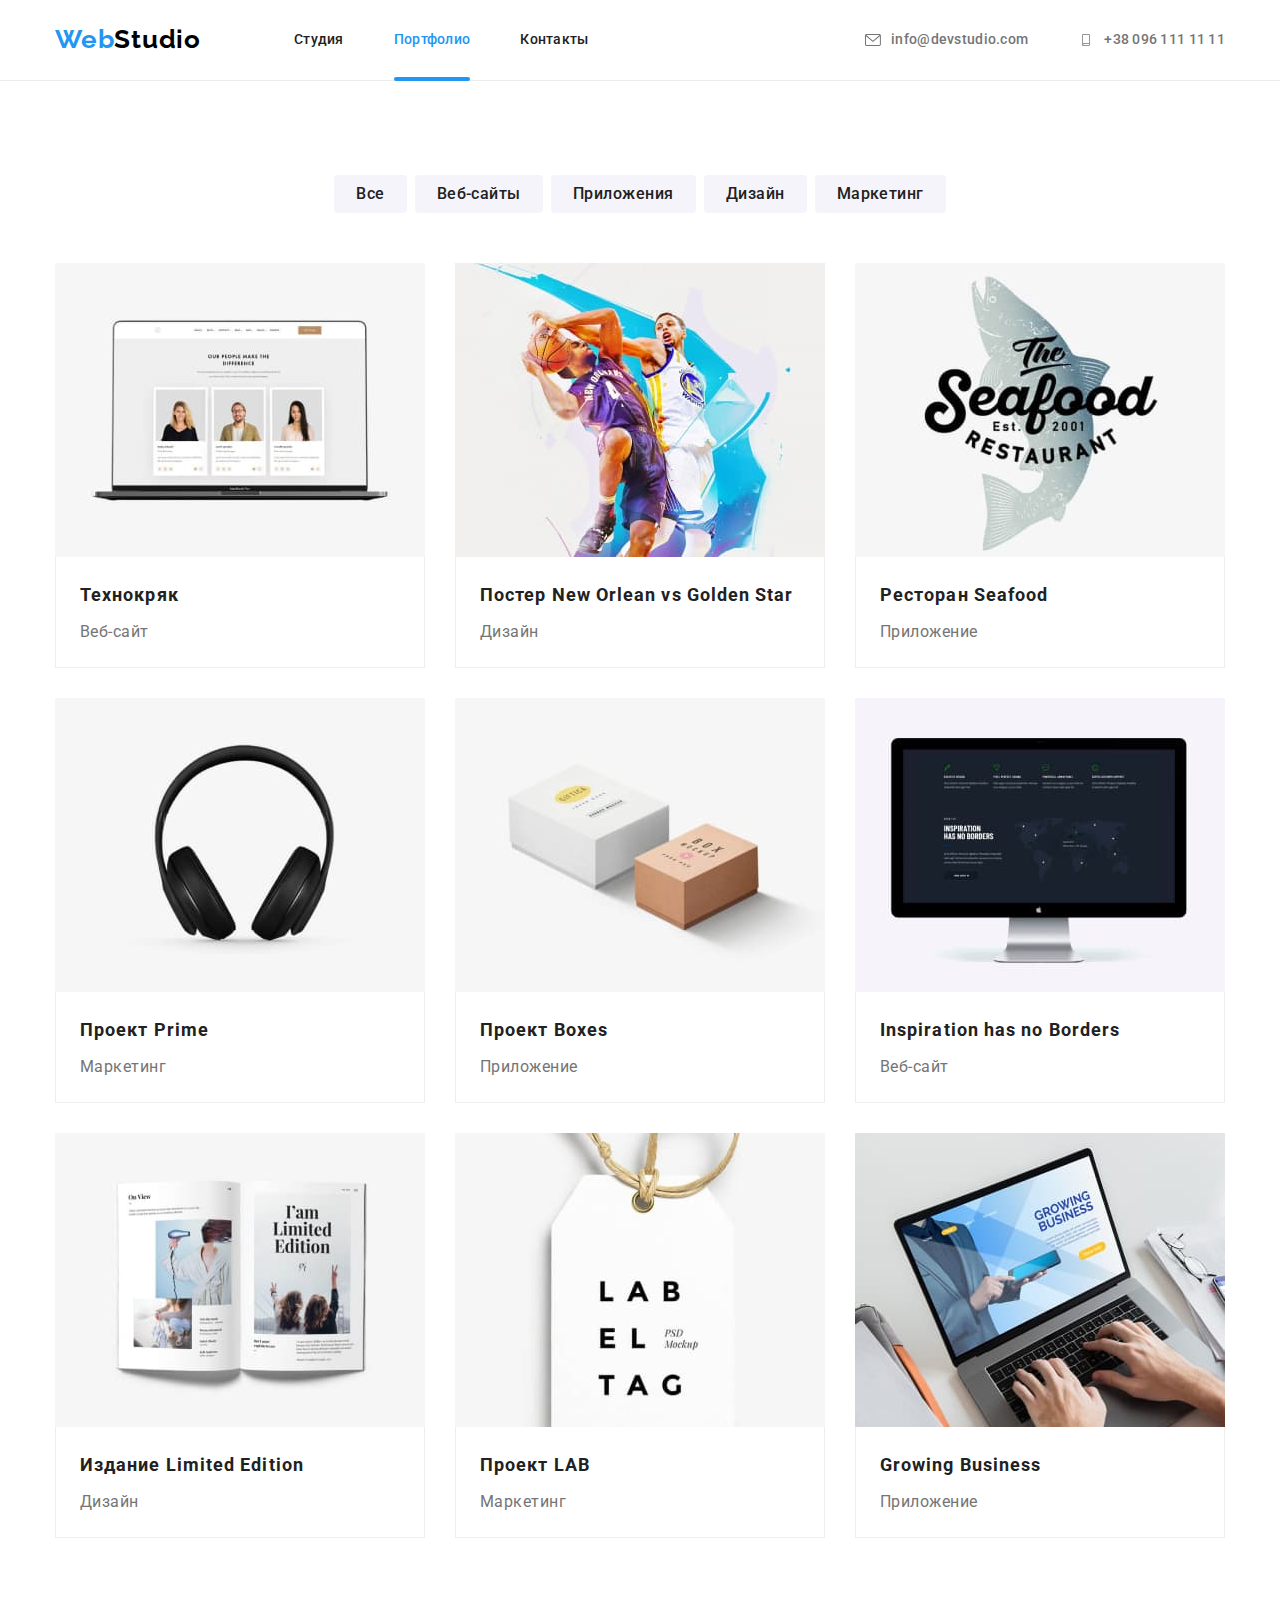
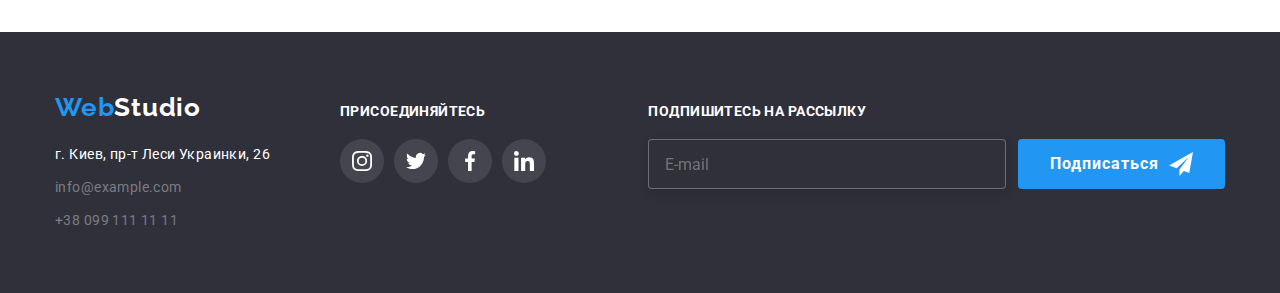
==== portfolio.html @ a13e6424 "Клонирование файлов ДЗ-6" ====
<!DOCTYPE html>
<html lang="ru">
  <head>
    <meta charset="UTF-8" />
    <meta name="viewport" content="width=device-width, initial-scale=1.0" />
    <title>Портфолио</title>
    <link rel="preconnect" href="https://fonts.googleapis.com" />
    <link rel="preconnect" href="https://fonts.gstatic.com" crossorigin />
    <link
      href="https://fonts.googleapis.com/css2?family=Raleway:wght@700&family=Roboto:wght@400;500;700;900&display=swap"
      rel="stylesheet"
    />
    <link
      rel="stylesheet"
      href="https://cdnjs.cloudflare.com/ajax/libs/modern-normalize/1.0.0/modern-normalize.min.css"
    />
    <link rel="stylesheet" href="./css/styles.css" />
  </head>
  <body>
    <!--header-->
    <header class="page-header">
      <div class="container all-head">
        <nav class="main-nav">
          <a href="/" class="logo">Web<span class="logo-part">Studio</span></a>
          <ul class="site-nav">
            <li class="item"><a href="./index.html">Студия</a></li>
            <li class="item"><a href="./portfolio.html" class="active">Портфолио</a></li>
            <li class="item"><a href="">Контакты</a></li>
          </ul>
        </nav>
        <ul class="auth-nav">
          <li class="item">
            <a href="mailto:info@devstudio.com" class="link">
              <svg class="auth-icon" width="16" height="12">
                <use href="./images/sprite.svg#icon-envelope"></use>
              </svg>
              info@devstudio.com</a
            >
          </li>
          <li class="item">
            <a href="tel:+380961111111" class="link">
              <svg class="auth-icon" width="16" height="12">
                <use href="images/sprite.svg#icon-smartphone"></use>
              </svg>
              +38 096 111 11 11</a
            >
          </li>
        </ul>
      </div>
    </header>
    <!--main-->
    <main>
      <!--Our projects-->
      <section class="projects">
        <div class="container">
          <ul class="project-filter">
            <li class="item"><button type="button" class="button secondary">Все</button></li>
            <li class="item"><button type="button" class="button secondary">Веб-сайты</button></li>
            <li class="item"><button type="button" class="button secondary">Приложения</button></li>
            <li class="item"><button type="button" class="button secondary">Дизайн</button></li>
            <li class="item"><button type="button" class="button secondary">Маркетинг</button></li>
          </ul>

          <ul class="project-list">
            <li class="project-item">
              <a class="project-link" href="">
                <div class="project-wraper">
                  <img src="images/port1.jpg" alt="Технокряк" width="370" />
                  <div class="project-overlay">
                    <p class="project-text">
                      Технокряк это современная площадка распространения коронавируса. Компании
                      используют эту платформу для цифрового шпионажа и атак на защищённые сервера
                      конкурентов.
                    </p>
                  </div>
                </div>
                <div class="project-name">
                  <h2 class="title">Технокряк</h2>
                  <p class="text">Веб-сайт</p>
                </div>
              </a>
            </li>
            <li class="project-item">
              <a class="project-link" href="">
                <div class="project-wraper">
                  <img src="images/port2.jpg" alt="Постер" width="370" />
                  <div class="project-overlay">
                    <p class="project-text">
                      Технокряк это современная площадка распространения коронавируса. Компании
                      используют эту платформу для цифрового шпионажа и атак на защищённые сервера
                      конкурентов.
                    </p>
                  </div>
                </div>
                <div class="project-name">
                  <h2 class="title">Постер New Orlean vs Golden Star</h2>
                  <p class="text">Дизайн</p>
                </div>
              </a>
            </li>
            <li class="project-item">
              <a class="project-link" href="">
                <div class="project-wraper">
                  <img src="images/port3.jpg" alt="Ресторан" width="370" />
                  <div class="project-overlay">
                    <p class="project-text">
                      Технокряк это современная площадка распространения коронавируса. Компании
                      используют эту платформу для цифрового шпионажа и атак на защищённые сервера
                      конкурентов.
                    </p>
                  </div>
                </div>
                <div class="project-name">
                  <h2 class="title">Ресторан Seafood</h2>
                  <p class="text">Приложение</p>
                </div>
              </a>
            </li>
            <li class="project-item">
              <a class="project-link" href="">
                <div class="project-wraper">
                  <img src="images/port4.jpg" alt="Prime" width="370" />
                  <div class="project-overlay">
                    <p class="project-text">
                      Технокряк это современная площадка распространения коронавируса. Компании
                      используют эту платформу для цифрового шпионажа и атак на защищённые сервера
                      конкурентов.
                    </p>
                  </div>
                </div>
                <div class="project-name">
                  <h2 class="title">Проект Prime</h2>
                  <p class="text">Маркетинг</p>
                </div>
              </a>
            </li>
            <li class="project-item">
              <a class="project-link" href="">
                <div class="project-wraper">
                  <img src="images/port5.jpg" alt="Boxes" width="370" />
                  <div class="project-overlay">
                    <p class="project-text">
                      Технокряк это современная площадка распространения коронавируса. Компании
                      используют эту платформу для цифрового шпионажа и атак на защищённые сервера
                      конкурентов.
                    </p>
                  </div>
                </div>
                <div class="project-name">
                  <h2 class="title">Проект Boxes</h2>
                  <p class="text">Приложение</p>
                </div>
              </a>
            </li>
            <li class="project-item">
              <a class="project-link" href="">
                <div class="project-wraper">
                  <img src="images/port6.jpg" alt="No Borders" width="370" />
                  <div class="project-overlay">
                    <p class="project-text">
                      Технокряк это современная площадка распространения коронавируса. Компании
                      используют эту платформу для цифрового шпионажа и атак на защищённые сервера
                      конкурентов.
                    </p>
                  </div>
                </div>
                <div class="project-name">
                  <h2 class="title">Inspiration has no Borders</h2>
                  <p class="text">Веб-сайт</p>
                </div>
              </a>
            </li>
            <li class="project-item">
              <a class="project-link" href="">
                <div class="project-wraper">
                  <img src="images/port7.jpg" alt="Издание" width="370" />
                  <div class="project-overlay">
                    <p class="project-text">
                      Технокряк это современная площадка распространения коронавируса. Компании
                      используют эту платформу для цифрового шпионажа и атак на защищённые сервера
                      конкурентов.
                    </p>
                  </div>
                </div>
                <div class="project-name">
                  <h2 class="title">Издание Limited Edition</h2>
                  <p class="text">Дизайн</p>
                </div>
              </a>
            </li>
            <li class="project-item">
              <a class="project-link" href="">
                <div class="project-wraper">
                  <img src="images/port8.jpg" alt="LAB" width="370" />
                  <div class="project-overlay">
                    <p class="project-text">
                      Технокряк это современная площадка распространения коронавируса. Компании
                      используют эту платформу для цифрового шпионажа и атак на защищённые сервера
                      конкурентов.
                    </p>
                  </div>
                </div>
                <div class="project-name">
                  <h2 class="title">Проект LAB</h2>
                  <p class="text">Маркетинг</p>
                </div>
              </a>
            </li>
            <li class="project-item">
              <a class="project-link" href="">
                <div class="project-wraper">
                  <img src="images/port9.jpg" alt="Business" width="370" />

                  <div class="project-overlay">
                    <p class="project-text">
                      Технокряк это современная площадка распространения коронавируса. Компании
                      используют эту платформу для цифрового шпионажа и атак на защищённые сервера
                      конкурентов.
                    </p>
                  </div>
                </div>
                <div class="project-name">
                  <h2 class="title">Growing Business</h2>
                  <p class="text">Приложение</p>
                </div>
              </a>
            </li>
          </ul>
        </div>
      </section>
    </main>
    <footer class="page-footer">
      <div class="container footer-block">
        <div class="footer-info">
          <a href="/" class="logo">Web<span class="logo-part">Studio</span></a>
          <address>
            <ul class="footer-list">
              <li class="item">
                <a
                  href="https://goo.gl/maps/JNFRqMxDM11xvSHH6"
                  target="_blank"
                  rel="noopener noreferrer"
                  class="phisical-address"
                >
                  г. Киев, пр-т Леси Украинки, 26</a
                >
              </li>
              <li class="item">
                <a href="mailto:info@example.com" class="footer-contacts">info@example.com</a>
              </li>
              <li class="item">
                <a href="tel:+380991111111" class="footer-contacts">+38 099 111 11 11</a>
              </li>
            </ul>
          </address>
        </div>
        <div class="footer-social">
          <h2 class="title-footer-social">ПРИСОЕДИНЯЙТЕСЬ</h2>
          <ul class="footer-social-list">
            <li class="footer-social-item">
              <a class="footer-social-link" href="https://www.instagram.com/">
                <svg class="footer-social-icon" width="20" height="20">
                  <use href="images/sprite.svg#icon-instagram"></use>
                </svg>
              </a>
            </li>
            <li class="footer-social-item">
              <a class="footer-social-link" href="https://www.twitter.com/">
                <svg class="footer-social-icon" width="20" height="20">
                  <use href="images/sprite.svg#icon-twitter"></use>
                </svg>
              </a>
            </li>
            <li class="footer-social-item">
              <a class="footer-social-link" href="https://www.facebook.com/">
                <svg class="footer-social-icon" width="20" height="20">
                  <use href="images/sprite.svg#icon-facebook"></use>
                </svg>
              </a>
            </li>
            <li class="footer-social-item">
              <a class="footer-social-link" href="https://www.linkedin.com/">
                <svg class="footer-social-icon" width="20" height="20">
                  <use href="images/sprite.svg#icon-linkedin"></use>
                </svg>
              </a>
            </li>
          </ul>
        </div>
        <form class="subscribe-form">
          <div class="subscribe-field">
            <label for="subscribe" class="subscribe-label">подпишитесь на рассылку</label>
            <input
              type="text"
              name="subscribe"
              id="subscribe"
              placeholder="E-mail"
              class="subscribe-input"
            />
          </div>
          <button type="submit" class="button-subscribe">
            Подписаться
            <svg class="subscribe-icon" width="24" height="24">
              <use href="images/sprite.svg#icon-send"></use>
            </svg>
          </button>
        </form>
      </div>
    </footer>
  </body>
</html>
---- css/styles.css ----
/* цвет основного текста #757575 */
/* вторичный цвет текста #212121 */
/* основной цвет фона #FFFFFF */
/* акцент #2196F3 */
/* вторичный цвет фона #2F303A */
/* дополнительный цвет фона #f5f4fa */
*,
*::before,
*::after {
  box-sizing: border-box;
}

:root {
  --primary-text-color: #757575;
  --title-text-color: #212121;
  --accent-color: #2196f3;
  --primary-bg-color: #ffffff;
  --secondary-bg-color: #2f303a;
  --additional-bg-color: #f5f4fa;
}
body {
  background-color: var(--primary-bg-color);
  color: var(--primary-text-color);
  font-family: Roboto, sans-serif;
}

ul {
  padding: 0;
  margin: 0;
  list-style: none;
}
h3,
h2,
h1,
p {
  padding: 0;
  margin: 0;
}
img {
  display: block;
}
section {
  padding-bottom: 94px;
  padding-top: 94px;
}

.container {
  width: 1200px;
  margin-left: auto;
  margin-right: auto;
  padding-left: 15px;
  padding-right: 15px;
}

/* Page header */
.page-header {
  border-bottom: 1px solid #ececec;
}
.all-head {
  display: flex;
  align-items: center;
}
.main-nav {
  display: flex;
  align-items: center;
}

/* Logo */
.page-header .logo,
.page-header .logo-part {
  text-decoration: none;
  font-family: Raleway;
  font-weight: 700;
  font-size: 26px;
  line-height: 1.9;
  letter-spacing: 0.03em;
}
.logo {
  color: var(--accent-color);
}
.logo-part {
  color: #000000;
}
/* Site nav */
.site-nav {
  display: flex;
  margin-left: 93px;
}
.site-nav .item:not(:last-child) {
  margin-right: 50px;
}

.site-nav a {
  text-decoration: none;
  color: var(--title-text-color);
  font-weight: 500;
  font-size: 14px;
  line-height: 1.14;
  letter-spacing: 0.02em;
  display: block;
  padding-top: 32px;
  padding-bottom: 32px;
  transition: color 250ms cubic-bezier(0.4, 0, 0.2, 1);
}
.site-nav a:hover,
.site-nav a:focus,
.site-nav .active {
  color: var(--accent-color);
}
.active::after {
  display: block;
  content: '';
  position: absolute;

  bottom: -1px;
  width: 100%;
  height: 4px;
  background-color: var(--accent-color);
  border-radius: 4px;
}
a.active {
  position: relative;
}
/* Auth nav */
.auth-nav {
  display: flex;
  margin-left: auto;
}
.auth-nav .item:not(:last-child) {
  margin-right: 50px;
}
.auth-nav .link {
  display: flex;
  align-items: center;
  text-decoration: none;
  color: var(--primary-text-color);
  font-weight: 500;
  font-size: 14px;
  line-height: 1.14;
  letter-spacing: 0.02em;
  transition: color 250ms cubic-bezier(0.4, 0, 0.2, 1);
}
.auth-nav .link:hover,
.auth-nav .link:focus {
  color: var(--accent-color);
}
.auth-icon {
  margin-right: 10px;
  fill: currentColor;
}

/* Hero */
.hero {
  background-color: var(--secondary-bg-color);
  margin-bottom: 0;
  padding-top: 200px;
  padding-bottom: 200px;
}
.hero.overlay {
  max-width: 1600px;
  margin-left: auto;
  margin-right: auto;
  background-image: linear-gradient(to right, rgba(47, 48, 58, 0.4), rgba(47, 48, 58, 0.4)),
    url(../images/backgroundimg.jpg);
  background-repeat: no-repeat;
  background-position: center;
}

.hero-title {
  color: var(--primary-bg-color);
  font-weight: 900;
  font-size: 44px;
  line-height: 1.36;
  text-align: center;
  letter-spacing: 0.06em;
  text-transform: uppercase;
  margin-bottom: 30px;
}

/* Sections */
.section-title {
  color: var(--title-text-color);
  font-weight: 700;
  font-size: 36px;
  line-height: 1.17;
  text-align: center;
  letter-spacing: 0.03em;
  margin-bottom: 50px;
}

/* Features */
.feature-list {
  display: flex;
}
.features {
  padding-bottom: 0;
}
.feature-list .item {
  width: 270px;
}
.icon-box {
  display: flex;

  height: 120px;
  background-color: var(--additional-bg-color);

  margin-bottom: 30px;
  border-radius: 4px;
  justify-content: center;
  align-items: center;
}

.feature-list .item:not(:first-child) {
  margin-left: 30px;
}
.feature-list .title {
  color: var(--title-text-color);
  font-weight: 700;
  font-size: 14px;
  line-height: 1.14;
  letter-spacing: 0.03em;
  text-transform: uppercase;
  margin-bottom: 10px;
}
.feature-list .text {
  font-size: 14px;
  line-height: 1.71;
  letter-spacing: 0.03em;
}
/* What we do */
.whatdo {
  display: flex;
}
.whatdo-item:not(:last-child) {
  margin-right: 30px;
}

.whatdo-thumb {
  position: relative;
}

.whatdo-description {
  position: absolute;
  display: flex;
  align-items: center;
  justify-content: center;
  bottom: 0;
  width: 100%;
  height: 70px;
  background: rgba(47, 48, 58, 0.8);
}
.whatdo-text {
  font-weight: bold;
  font-size: 14px;
  text-align: center;
  text-transform: uppercase;
  color: var(--primary-bg-color);
}

/* Team */
.our-team {
  background-color: var(--additional-bg-color);
}
.team-list {
  display: flex;

  text-align: center;
}
.team-list .item:not(:last-child) {
  margin-right: 30px;
}
.team-list > .item {
  box-shadow: 0px 1px 3px rgba(0, 0, 0, 0.12), 0px 1px 1px rgba(0, 0, 0, 0.14),
    0px 2px 1px rgba(0, 0, 0, 0.2);
  border-radius: 0px 0px 4px 4px;
}
.team-list .title {
  color: var(--title-text-color);
  font-weight: 500;
  font-size: 16px;
  line-height: 1.19;
  letter-spacing: 0.03em;
  margin-bottom: 10px;
}
.team-list .text {
  font-size: 16px;
  line-height: 1.19;
  letter-spacing: 0.03em;
  margin-bottom: 16px;
}
.employee {
  padding-top: 30px;
  padding-bottom: 30px;
  background-color: #fff;
}
.social-list {
  display: flex;
  justify-content: center;
}
.social-list li:not(:last-child) {
  margin-right: 10px;
}
.social-link {
  display: flex;
  justify-content: center;
  align-items: center;
  width: 44px;
  height: 44px;
  border-radius: 50%;
  background-color: #ffffff;
  transition: background-color 250ms cubic-bezier(0.4, 0, 0.2, 1);
}
.social-link:hover .social-icon,
.social-link:focus .social-icon {
  fill: var(--primary-bg-color);
}
.social-link:hover,
.social-link:focus {
  background-color: var(--accent-color);
}

.social-icon {
  fill: #afb1b8;
  transition: fill 250ms cubic-bezier(0.4, 0, 0.2, 1);
}

/* Clients */
.clients {
  display: flex;
}
.allclient {
}
.clients-item {
  height: 92px;
  width: 170px;
}
.clients-link {
  display: flex;
  box-sizing: border-box;
  height: 100%;
  width: 100%;
  border: 1px solid #afb1b8;
  content: '';
  border-radius: 4px;
  align-items: center;
  justify-content: center;
  transition: border-color 250ms cubic-bezier(0.4, 0, 0.2, 1);
}
.clients-logo {
  fill: #afb1b8;
  transition: fill 250ms cubic-bezier(0.4, 0, 0.2, 1);
}
.clients-link:hover,
.clients-link:focus {
  border-color: var(--accent-color);
}
.clients-link:hover .clients-logo,
.clients-link:focus .clients-logo {
  fill: var(--accent-color);
}

.clients-item:not(:last-child) {
  margin-right: 30px;
}

/* Button */

.button {
  color: var(--title-text-color);
  background-color: var(--primary-bg-color);
  font-family: Roboto;
  font-weight: 700;
  font-size: 16px;
  line-height: 1.88;
  display: flex;
  align-items: center;
  text-align: center;
  letter-spacing: 0.06em;

  border-radius: 4px;
  padding: 10px 32px;
  border: transparent;
  justify-content: center;
}

.button.primary {
  min-width: 200px;
  min-height: 50px;
  background-color: var(--accent-color);
  color: var(--primary-bg-color);
  cursor: pointer;
  margin-left: auto;
  margin-right: auto;
  transition: background-color 250ms cubic-bezier(0.4, 0, 0.2, 1),
    box-shadow 250ms cubic-bezier(0.4, 0, 0.2, 1);
}
.button.primary:hover,
.button.primary:focus {
  background-color: #188ce8;
  box-shadow: 0px 4px 4px rgba(0, 0, 0, 0.15);
}
.button.secondary {
  background-color: var(--additional-bg-color);
  color: var(--title-text-color);
  cursor: pointer;
  font-weight: 500;
  font-size: 16px;
  line-height: 1.62;
  text-align: center;
  letter-spacing: 0.03em;
  padding: 6px 22px;
  margin-bottom: 0;
  transition: color 250ms cubic-bezier(0.4, 0, 0.2, 1),
    box-shadow 250ms cubic-bezier(0.4, 0, 0.2, 1),
    background-color 250ms cubic-bezier(0.4, 0, 0.2, 1);
}
.button.secondary:hover,
.button.secondary:focus,
.button.secondary:active {
  background-color: var(--accent-color);
  color: var(--primary-bg-color);
  box-shadow: 0px 3px 1px rgba(0, 0, 0, 0.1), 0px 1px 2px rgba(0, 0, 0, 0.08),
    0px 2px 2px rgba(0, 0, 0, 0.12);
}

/* Footer */
.page-footer {
  display: flex;
  background-color: var(--secondary-bg-color);
  padding-top: 60px;
  padding-bottom: 60px;
  align-items: baseline;
}
address {
  margin-top: 20px;
}
.footer-list .item:not(:last-child) {
  margin-bottom: 9px;
}
.page-footer .logo,
.page-footer .logo-part {
  font-family: Raleway;
  text-decoration: none;
  font-weight: 700;
  font-size: 26px;
  line-height: 1.19;
  letter-spacing: 0.03em;
}
.page-footer .logo-part {
  color: var(--primary-bg-color);
}
.phisical-address {
  color: var(--primary-bg-color);
  text-decoration: none;
  font-style: normal;
  font-size: 14px;
  line-height: 1.71;
  letter-spacing: 0.03em;
}
.footer-contacts {
  color: #ffffff60;
  text-decoration: none;
  font-style: normal;
  font-size: 14px;
  line-height: 1.71;
  letter-spacing: 0.03em;
}
.footer-block {
  display: flex;
  align-items: baseline;
}
.footer-social {
  display: inline-block;
  margin-left: 70px;
}
.title-footer-social {
  margin-bottom: 20px;
  font-style: normal;
  font-weight: bold;
  font-size: 14px;
  line-height: 16px;
  letter-spacing: 0.03em;
  text-transform: uppercase;
  color: var(--primary-bg-color);
}
.footer-social-list {
  display: flex;
  justify-content: center;
}
.footer-social-list li:not(:last-child) {
  margin-right: 10px;
}
.footer-social-link {
  display: flex;
  justify-content: center;
  align-items: center;
  width: 44px;
  height: 44px;
  border-radius: 50%;
  background-color: rgba(255, 255, 255, 0.1);
  transition: background-color 250ms cubic-bezier(0.4, 0, 0.2, 1);
}
.footer-social-link:hover .footer-social-icon,
.footer-social-link:focus .footer-social-icon {
  fill: var(--primary-bg-color);
}
.footer-social-link:hover,
.footer-social-link:focus {
  background-color: var(--accent-color);
}

.footer-social-icon {
  transition: fill 250ms cubic-bezier(0.4, 0, 0.2, 1);
  fill: var(--primary-bg-color);
}
/* Footer subscribe */
.subscribe-form {
  display: flex;
  margin-left: auto;
  align-items: flex-end;
}
.subscribe-label {
  display: block;
  margin-bottom: 20px;
  font-weight: bold;
  font-size: 14px;
  line-height: 16px;
  letter-spacing: 0.03em;
  text-transform: uppercase;
  color: var(--primary-bg-color);
}
.subscribe-field {
  margin-right: 12px;
}
.subscribe-input {
  width: 358px;
  height: 50px;
  border: 1px solid rgba(255, 255, 255, 0.3);
  box-sizing: border-box;
  filter: drop-shadow(0px 4px 4px rgba(0, 0, 0, 0.15));
  border-radius: 4px;
  background-color: #2f303a;
  color: var(--primary-bg-color);

  padding-left: 16px;
}

.button-subscribe {
  background-color: var(--accent-color);
  color: var(--primary-bg-color);
  font-weight: 700;
  font-size: 16px;
  line-height: 1.88;
  display: inline-flex;
  align-items: center;
  text-align: center;
  letter-spacing: 0.06em;

  border-radius: 4px;
  padding: 10px 32px;
  border: transparent;
  justify-content: center;
  cursor: pointer;
  transition: background-color 250ms cubic-bezier(0.4, 0, 0.2, 1),
    box-shadow 250ms cubic-bezier(0.4, 0, 0.2, 1);
}

.button-subscribe:hover,
.button-subscribe:focus {
  background-color: #188ce8;
  box-shadow: 0px 4px 4px rgba(0, 0, 0, 0.15);
}
.subscribe-icon {
  margin-left: 10px;
}
/* Portfolio */
/* Our projects */
.project-list {
  display: flex;
  flex-wrap: wrap;
  margin-left: -30px;
  margin-top: -30px;
}
.project-list .title {
  color: var(--title-text-color);
  font-weight: 700;
  font-size: 18px;
  line-height: 2;
  letter-spacing: 0.06em;
  margin-bottom: 4px;
}
.project-list .text {
  color: var(--primary-text-color);
  font-size: 16px;
  line-height: 1.88;
  letter-spacing: 0.03em;
}
.project-list .project-link {
  text-decoration: none;
}
.project-link {
  display: block;
  transition: box-shadow 250ms cubic-bezier(0.4, 0, 0.2, 1);
}

.project-item {
  flex-basis: calc(100% / 3 - 30px);
  margin-left: 30px;
  margin-top: 30px;
}

.project-filter {
  display: flex;
  justify-content: center;
  margin-bottom: 50px;
}
.project-filter .item:not(:last-child) {
  margin-right: 8px;
}
.project-name {
  padding: 20px 24px 20px 24px;
  border-right: 1px solid #eeeeee;
  border-bottom: 1px solid #eeeeee;
  border-left: 1px solid #eeeeee;
}

.project-wraper {
  position: relative;
  overflow: hidden;
  display: flex;
}
.project-overlay {
  position: absolute;
  top: 0;
  left: 0;
  width: 100%;
  height: 100%;
  background: rgba(33, 150, 243, 0.9);
  transform: translateY(101%);
  transition: transform 250ms cubic-bezier(0.4, 0, 0.2, 1);
}
.project-text {
  font-size: 18px;
  line-height: 28px;
  letter-spacing: 0.03em;
  padding: 63px 24px;

  color: var(--primary-bg-color);
}
.project-link:hover,
.project-link:focus {
  box-shadow: 0px 1px 1px rgba(0, 0, 0, 0.12), 0px 4px 4px rgba(0, 0, 0, 0.06),
    1px 4px 6px rgba(0, 0, 0, 0.16);
}
.project-link:hover .project-overlay,
.project-link:focus .project-overlay {
  transform: translateY(0);
  overflow: visible;
}

/* modal */
.backdrop {
  position: fixed;
  top: 0;
  left: 0;
  width: 100%;
  height: 100%;
  background-color: rgba(0, 0, 0, 0.2);
  opacity: 1;
  visibility: visible;
  transition: opacity 250ms cubic-bezier(0.4, 0, 0.2, 1),
    visibility 250ms cubic-bezier(0.4, 0, 0.2, 1);
}
.backdrop.is-hidden {
  pointer-events: none;
  opacity: 0;
  visibility: hidden;
}

.backdrop.is-hidden .modal {
  transform: translate(-50%, -50%) scale(0.8);
}
.modal {
  position: absolute;
  top: 50%;
  left: 50%;
  transform: translate(-50%, -50%) scale(1);

  width: 528px;
  min-height: 581px;
  box-shadow: 0px 1px 3px rgba(0, 0, 0, 0.12), 0px 1px 1px rgba(0, 0, 0, 0.14),
    0px 2px 1px rgba(0, 0, 0, 0.2);
  border-radius: 4px;
  padding: 40px;

  transition: transform 250ms cubic-bezier(0.4, 0, 0.2, 1);

  background-color: var(--primary-bg-color);
}
.close-modal {
  position: absolute;
  display: flex;
  justify-content: center;
  align-items: center;
  top: 8px;
  right: 8px;

  width: 30px;
  height: 30px;
  padding: 0;
  border: 1px solid rgba(0, 0, 0, 0.1);
  border-radius: 50%;

  cursor: pointer;

  background-color: var(--primary-bg-color);
}
.close-icon {
  fill: #000000;
  transition: fill 250ms cubic-bezier(0.4, 0, 0.2, 1);
}
.close-modal:hover .close-icon,
.close-modal:focus .close-icon {
  fill: var(--accent-color);
}
.modal-headline {
  margin-bottom: 12px;
  font-weight: bold;
  font-size: 20px;
  line-height: 23px;
  text-align: center;
  letter-spacing: 0.03em;

  color: var(--title-text-color);
}
.form-input-box {
  position: relative;
  display: block;
  margin-bottom: 10px;
  font-size: 12px;
  line-height: 14px;
  letter-spacing: 0.01em;
  color: var(--primary-text-color);
}
.form-input,
.form-comment {
  width: 100%;
  height: 40px;
  border: 1px solid rgba(33, 33, 33, 0.2);
  border-radius: 4px;
  margin-top: 4px;
  padding: 12px 10px 12px 42px;
  transition: border 250ms cubic-bezier(0.4, 0, 0.2, 1);
  cursor: pointer;
}
.form-input:focus {
  outline: none;
  border: 1px solid var(--accent-color);
}
.form-input:focus + svg {
  fill: var(--accent-color);
}
.form-comment:focus {
  outline: 1px solid var(--accent-color);
}
.form-comment {
  resize: none;
  height: 120px;
  padding: 12px 16px;
}
.form-comment::placeholder {
  color: rgba(117, 117, 117, 0.5);
}
.input-icon {
  position: absolute;
  display: block;
  top: 50%;
  left: 10px;
  transition: fill 250ms cubic-bezier(0.4, 0, 0.2, 1);
}
.policy-box {
  display: flex;
  font-size: 14px;
  text-align: center;
  align-items: center;
  margin-bottom: 30px;
  margin-top: 20px;
  margin-left: 14px;
}
.policy-box a {
  color: var(--accent-color);
  text-decoration-skip-ink: none;
}
.custom-checkbox {
  position: relative;
  width: 16px;
  height: 15px;
  border: 2px solid #212121;
  border-radius: 2px;
  margin-right: 7px;
  transition: background-color 250ms cubic-bezier(0.4, 0, 0.2, 1),
    border-color 250ms cubic-bezier(0.4, 0, 0.2, 1);
}

.policy-checkbox {
  position: absolute;
  width: 1px;
  height: 1px;
  margin: -1px;
  border: 0;
  padding: 0;
  clip: rect(0 0 0 0);
  overflow: hidden;
  /* visibility: hidden; */
}

.custom-icon {
  position: absolute;
  top: 50%;
  left: 50%;
  transform: translate(-50%, -50%);
}
.policy-checkbox:checked + .custom-checkbox {
  background-color: var(--accent-color);
  border-color: var(--accent-color);
}
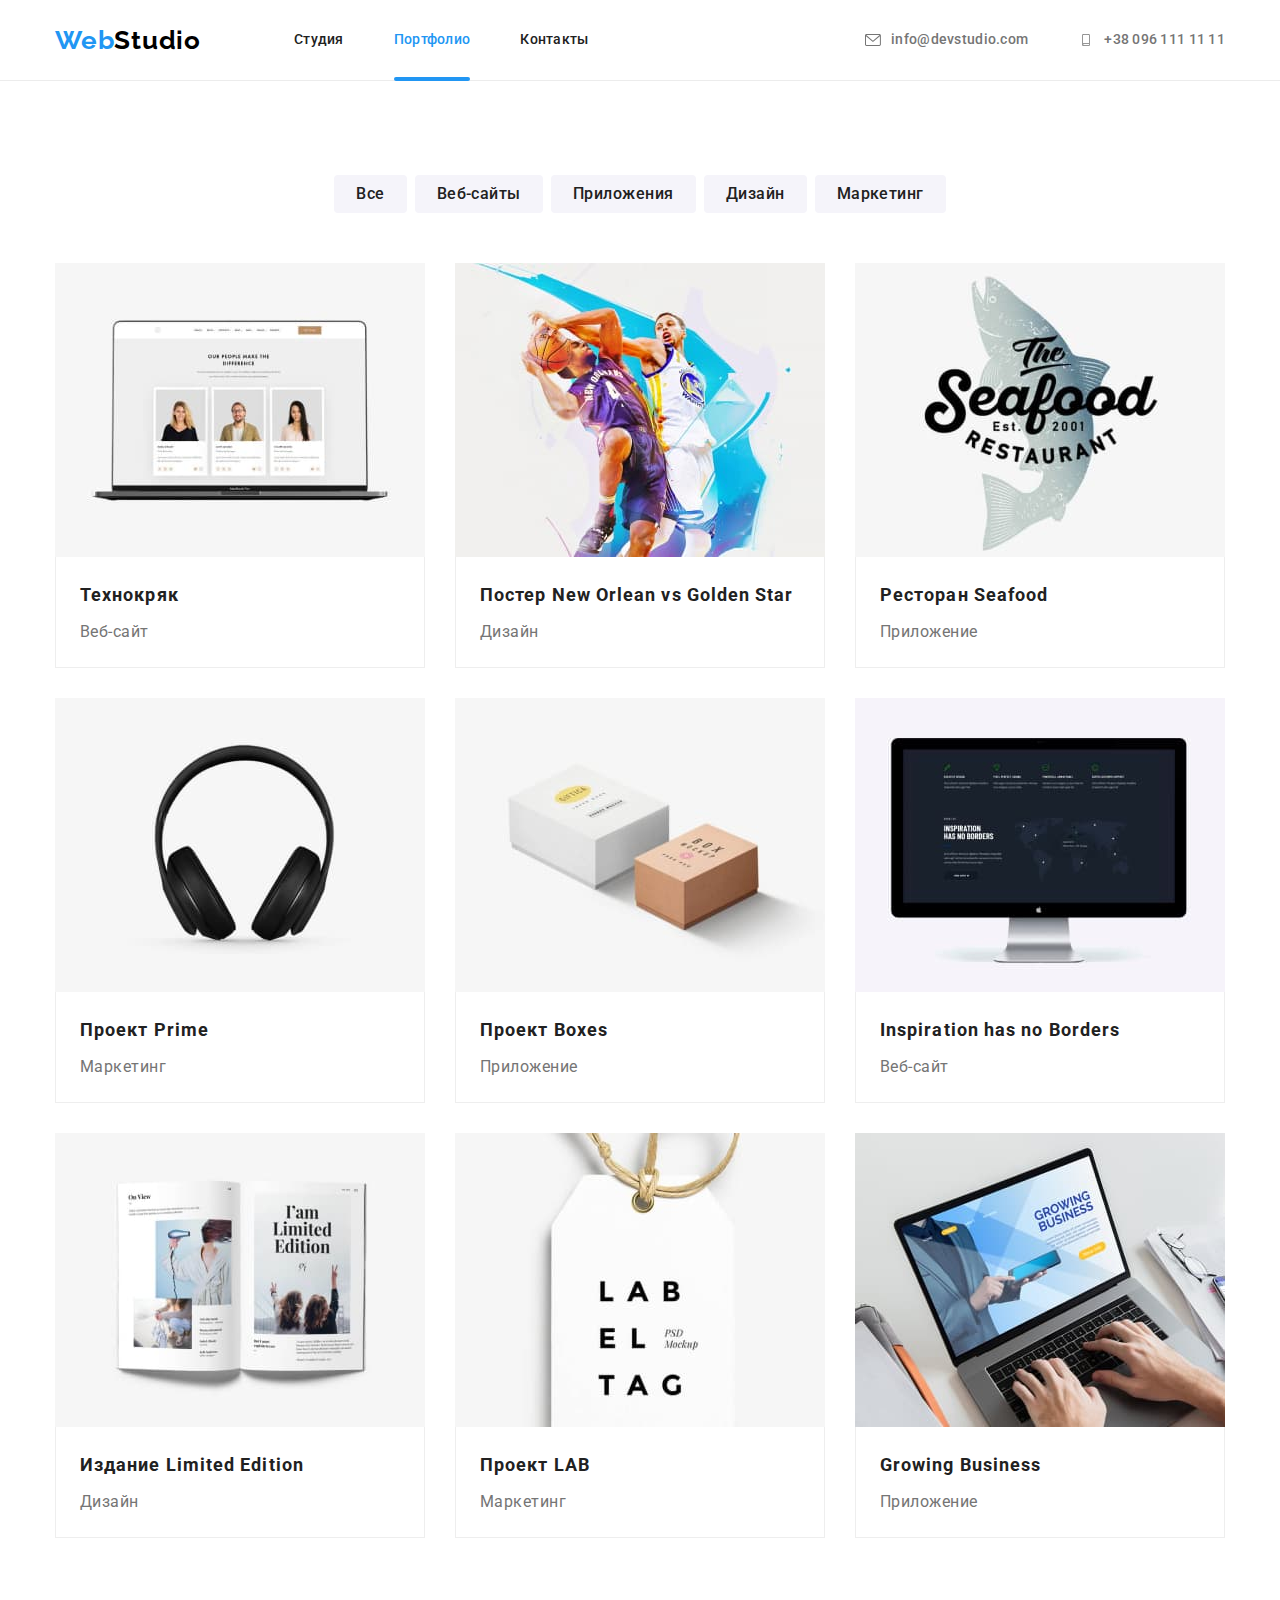
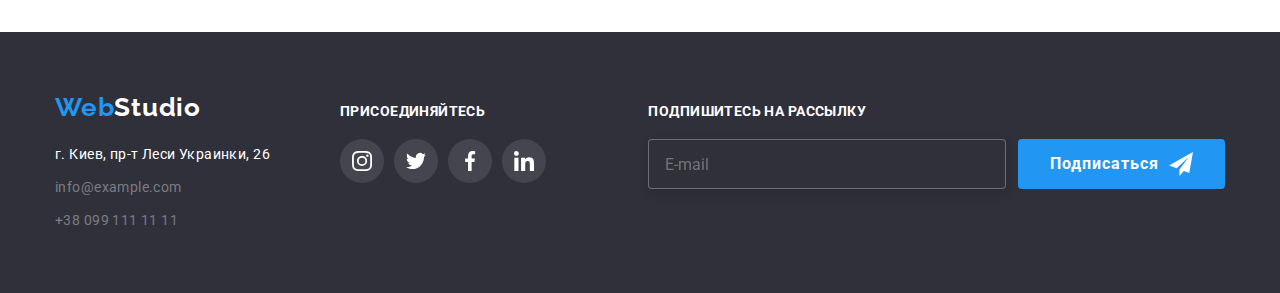
==== commit e614fd86: "Переименование классов по БЭМ" ====
--- a/portfolio.html
+++ b/portfolio.html
@@ -18,28 +18,33 @@
   </head>
   <body>
     <!--header-->
+
     <header class="page-header">
-      <div class="container all-head">
+      <div class="container page-header__container">
         <nav class="main-nav">
           <a href="/" class="logo">Web<span class="logo-part">Studio</span></a>
           <ul class="site-nav">
-            <li class="item"><a href="./index.html">Студия</a></li>
-            <li class="item"><a href="./portfolio.html" class="active">Портфолио</a></li>
-            <li class="item"><a href="">Контакты</a></li>
+            <li class="site-nav__item">
+              <a href="./index.html" class="site-nav__link">Студия</a>
+            </li>
+            <li class="site-nav__item">
+              <a href="./portfolio.html" class="site-nav__link site-nav__link--active">Портфолио</a>
+            </li>
+            <li class="site-nav__item"><a href="" class="site-nav__link">Контакты</a></li>
           </ul>
         </nav>
         <ul class="auth-nav">
-          <li class="item">
-            <a href="mailto:info@devstudio.com" class="link">
-              <svg class="auth-icon" width="16" height="12">
+          <li class="auth-nav__item">
+            <a href="mailto:info@devstudio.com" class="auth-nav__link">
+              <svg class="auth-nav__icon" width="16" height="12">
                 <use href="./images/sprite.svg#icon-envelope"></use>
               </svg>
               info@devstudio.com</a
             >
           </li>
-          <li class="item">
-            <a href="tel:+380961111111" class="link">
-              <svg class="auth-icon" width="16" height="12">
+          <li class="auth-nav__item">
+            <a href="tel:+380961111111" class="auth-nav__link">
+              <svg class="auth-nav__icon" width="16" height="12">
                 <use href="images/sprite.svg#icon-smartphone"></use>
               </svg>
               +38 096 111 11 11</a
@@ -53,175 +58,185 @@
       <!--Our projects-->
       <section class="projects">
         <div class="container">
-          <ul class="project-filter">
-            <li class="item"><button type="button" class="button secondary">Все</button></li>
-            <li class="item"><button type="button" class="button secondary">Веб-сайты</button></li>
-            <li class="item"><button type="button" class="button secondary">Приложения</button></li>
-            <li class="item"><button type="button" class="button secondary">Дизайн</button></li>
-            <li class="item"><button type="button" class="button secondary">Маркетинг</button></li>
+          <ul class="filter__list">
+            <li class="filter__item">
+              <button type="button" class="button secondary">Все</button>
+            </li>
+            <li class="filter__item">
+              <button type="button" class="button secondary">Веб-сайты</button>
+            </li>
+            <li class="filter__item">
+              <button type="button" class="button secondary">Приложения</button>
+            </li>
+            <li class="filter__item">
+              <button type="button" class="button secondary">Дизайн</button>
+            </li>
+            <li class="filter__item">
+              <button type="button" class="button secondary">Маркетинг</button>
+            </li>
           </ul>
 
-          <ul class="project-list">
-            <li class="project-item">
-              <a class="project-link" href="">
-                <div class="project-wraper">
+          <ul class="projects__list">
+            <li class="projects__item">
+              <a class="projects__link" href="">
+                <div class="projects__wraper">
                   <img src="images/port1.jpg" alt="Технокряк" width="370" />
-                  <div class="project-overlay">
-                    <p class="project-text">
-                      Технокряк это современная площадка распространения коронавируса. Компании
-                      используют эту платформу для цифрового шпионажа и атак на защищённые сервера
-                      конкурентов.
-                    </p>
-                  </div>
-                </div>
-                <div class="project-name">
-                  <h2 class="title">Технокряк</h2>
-                  <p class="text">Веб-сайт</p>
-                </div>
-              </a>
-            </li>
-            <li class="project-item">
-              <a class="project-link" href="">
-                <div class="project-wraper">
+                  <div class="projects__overlay">
+                    <p class="projects__description">
+                      Технокряк это современная площадка распространения коронавируса. Компании
+                      используют эту платформу для цифрового шпионажа и атак на защищённые сервера
+                      конкурентов.
+                    </p>
+                  </div>
+                </div>
+                <div class="projects__name">
+                  <h2 class="projects__title">Технокряк</h2>
+                  <p class="projects__text">Веб-сайт</p>
+                </div>
+              </a>
+            </li>
+            <li class="projects__item">
+              <a class="projects__link" href="">
+                <div class="projects__wraper">
                   <img src="images/port2.jpg" alt="Постер" width="370" />
-                  <div class="project-overlay">
-                    <p class="project-text">
-                      Технокряк это современная площадка распространения коронавируса. Компании
-                      используют эту платформу для цифрового шпионажа и атак на защищённые сервера
-                      конкурентов.
-                    </p>
-                  </div>
-                </div>
-                <div class="project-name">
-                  <h2 class="title">Постер New Orlean vs Golden Star</h2>
-                  <p class="text">Дизайн</p>
-                </div>
-              </a>
-            </li>
-            <li class="project-item">
-              <a class="project-link" href="">
-                <div class="project-wraper">
+                  <div class="projects__overlay">
+                    <p class="projects__description">
+                      Технокряк это современная площадка распространения коронавируса. Компании
+                      используют эту платформу для цифрового шпионажа и атак на защищённые сервера
+                      конкурентов.
+                    </p>
+                  </div>
+                </div>
+                <div class="projects__name">
+                  <h2 class="projects__title">Постер New Orlean vs Golden Star</h2>
+                  <p class="projects__text">Дизайн</p>
+                </div>
+              </a>
+            </li>
+            <li class="projects__item">
+              <a class="projects__link" href="">
+                <div class="projects__wraper">
                   <img src="images/port3.jpg" alt="Ресторан" width="370" />
-                  <div class="project-overlay">
-                    <p class="project-text">
-                      Технокряк это современная площадка распространения коронавируса. Компании
-                      используют эту платформу для цифрового шпионажа и атак на защищённые сервера
-                      конкурентов.
-                    </p>
-                  </div>
-                </div>
-                <div class="project-name">
-                  <h2 class="title">Ресторан Seafood</h2>
-                  <p class="text">Приложение</p>
-                </div>
-              </a>
-            </li>
-            <li class="project-item">
-              <a class="project-link" href="">
-                <div class="project-wraper">
+                  <div class="projects__overlay">
+                    <p class="projects__description">
+                      Технокряк это современная площадка распространения коронавируса. Компании
+                      используют эту платформу для цифрового шпионажа и атак на защищённые сервера
+                      конкурентов.
+                    </p>
+                  </div>
+                </div>
+                <div class="projects__name">
+                  <h2 class="projects__title">Ресторан Seafood</h2>
+                  <p class="projects__text">Приложение</p>
+                </div>
+              </a>
+            </li>
+            <li class="projects__item">
+              <a class="projects__link" href="">
+                <div class="projects__wraper">
                   <img src="images/port4.jpg" alt="Prime" width="370" />
-                  <div class="project-overlay">
-                    <p class="project-text">
-                      Технокряк это современная площадка распространения коронавируса. Компании
-                      используют эту платформу для цифрового шпионажа и атак на защищённые сервера
-                      конкурентов.
-                    </p>
-                  </div>
-                </div>
-                <div class="project-name">
-                  <h2 class="title">Проект Prime</h2>
-                  <p class="text">Маркетинг</p>
-                </div>
-              </a>
-            </li>
-            <li class="project-item">
-              <a class="project-link" href="">
-                <div class="project-wraper">
+                  <div class="projects__overlay">
+                    <p class="projects__description">
+                      Технокряк это современная площадка распространения коронавируса. Компании
+                      используют эту платформу для цифрового шпионажа и атак на защищённые сервера
+                      конкурентов.
+                    </p>
+                  </div>
+                </div>
+                <div class="projects__name">
+                  <h2 class="projects__title">Проект Prime</h2>
+                  <p class="projects__text">Маркетинг</p>
+                </div>
+              </a>
+            </li>
+            <li class="projects__item">
+              <a class="projects__link" href="">
+                <div class="projects__wraper">
                   <img src="images/port5.jpg" alt="Boxes" width="370" />
-                  <div class="project-overlay">
-                    <p class="project-text">
-                      Технокряк это современная площадка распространения коронавируса. Компании
-                      используют эту платформу для цифрового шпионажа и атак на защищённые сервера
-                      конкурентов.
-                    </p>
-                  </div>
-                </div>
-                <div class="project-name">
-                  <h2 class="title">Проект Boxes</h2>
-                  <p class="text">Приложение</p>
-                </div>
-              </a>
-            </li>
-            <li class="project-item">
-              <a class="project-link" href="">
-                <div class="project-wraper">
+                  <div class="projects__overlay">
+                    <p class="projects__description">
+                      Технокряк это современная площадка распространения коронавируса. Компании
+                      используют эту платформу для цифрового шпионажа и атак на защищённые сервера
+                      конкурентов.
+                    </p>
+                  </div>
+                </div>
+                <div class="projects__name">
+                  <h2 class="projects__title">Проект Boxes</h2>
+                  <p class="projects__text">Приложение</p>
+                </div>
+              </a>
+            </li>
+            <li class="projects__item">
+              <a class="projects__link" href="">
+                <div class="projects__wraper">
                   <img src="images/port6.jpg" alt="No Borders" width="370" />
-                  <div class="project-overlay">
-                    <p class="project-text">
-                      Технокряк это современная площадка распространения коронавируса. Компании
-                      используют эту платформу для цифрового шпионажа и атак на защищённые сервера
-                      конкурентов.
-                    </p>
-                  </div>
-                </div>
-                <div class="project-name">
-                  <h2 class="title">Inspiration has no Borders</h2>
-                  <p class="text">Веб-сайт</p>
-                </div>
-              </a>
-            </li>
-            <li class="project-item">
-              <a class="project-link" href="">
-                <div class="project-wraper">
+                  <div class="projects__overlay">
+                    <p class="projects__description">
+                      Технокряк это современная площадка распространения коронавируса. Компании
+                      используют эту платформу для цифрового шпионажа и атак на защищённые сервера
+                      конкурентов.
+                    </p>
+                  </div>
+                </div>
+                <div class="projects__name">
+                  <h2 class="projects__title">Inspiration has no Borders</h2>
+                  <p class="projects__text">Веб-сайт</p>
+                </div>
+              </a>
+            </li>
+            <li class="projects__item">
+              <a class="projects__link" href="">
+                <div class="projects__wraper">
                   <img src="images/port7.jpg" alt="Издание" width="370" />
-                  <div class="project-overlay">
-                    <p class="project-text">
-                      Технокряк это современная площадка распространения коронавируса. Компании
-                      используют эту платформу для цифрового шпионажа и атак на защищённые сервера
-                      конкурентов.
-                    </p>
-                  </div>
-                </div>
-                <div class="project-name">
-                  <h2 class="title">Издание Limited Edition</h2>
-                  <p class="text">Дизайн</p>
-                </div>
-              </a>
-            </li>
-            <li class="project-item">
-              <a class="project-link" href="">
-                <div class="project-wraper">
+                  <div class="projects__overlay">
+                    <p class="projects__description">
+                      Технокряк это современная площадка распространения коронавируса. Компании
+                      используют эту платформу для цифрового шпионажа и атак на защищённые сервера
+                      конкурентов.
+                    </p>
+                  </div>
+                </div>
+                <div class="projects__name">
+                  <h2 class="projects__title">Издание Limited Edition</h2>
+                  <p class="projects__text">Дизайн</p>
+                </div>
+              </a>
+            </li>
+            <li class="projects__item">
+              <a class="projects__link" href="">
+                <div class="projects__wraper">
                   <img src="images/port8.jpg" alt="LAB" width="370" />
-                  <div class="project-overlay">
-                    <p class="project-text">
-                      Технокряк это современная площадка распространения коронавируса. Компании
-                      используют эту платформу для цифрового шпионажа и атак на защищённые сервера
-                      конкурентов.
-                    </p>
-                  </div>
-                </div>
-                <div class="project-name">
-                  <h2 class="title">Проект LAB</h2>
-                  <p class="text">Маркетинг</p>
-                </div>
-              </a>
-            </li>
-            <li class="project-item">
-              <a class="project-link" href="">
-                <div class="project-wraper">
+                  <div class="projects__overlay">
+                    <p class="projects__description">
+                      Технокряк это современная площадка распространения коронавируса. Компании
+                      используют эту платформу для цифрового шпионажа и атак на защищённые сервера
+                      конкурентов.
+                    </p>
+                  </div>
+                </div>
+                <div class="projects__name">
+                  <h2 class="projects__title">Проект LAB</h2>
+                  <p class="projects__text">Маркетинг</p>
+                </div>
+              </a>
+            </li>
+            <li class="projects__item">
+              <a class="projects__link" href="">
+                <div class="projects__wraper">
                   <img src="images/port9.jpg" alt="Business" width="370" />
 
-                  <div class="project-overlay">
-                    <p class="project-text">
-                      Технокряк это современная площадка распространения коронавируса. Компании
-                      используют эту платформу для цифрового шпионажа и атак на защищённые сервера
-                      конкурентов.
-                    </p>
-                  </div>
-                </div>
-                <div class="project-name">
-                  <h2 class="title">Growing Business</h2>
-                  <p class="text">Приложение</p>
+                  <div class="projects__overlay">
+                    <p class="projects__description">
+                      Технокряк это современная площадка распространения коронавируса. Компании
+                      используют эту платформу для цифрового шпионажа и атак на защищённые сервера
+                      конкурентов.
+                    </p>
+                  </div>
+                </div>
+                <div class="projects__name">
+                  <h2 class="projects__title">Growing Business</h2>
+                  <p class="projects__text">Приложение</p>
                 </div>
               </a>
             </li>
@@ -230,57 +245,59 @@
       </section>
     </main>
     <footer class="page-footer">
-      <div class="container footer-block">
-        <div class="footer-info">
-          <a href="/" class="logo">Web<span class="logo-part">Studio</span></a>
-          <address>
-            <ul class="footer-list">
-              <li class="item">
+      <div class="container page-footer__container">
+        <div>
+          <a href="/" class="logo"
+            >Web<span class="logo-part page-footer__logo-part">Studio</span></a
+          >
+          <address class="page-footer__address">
+            <ul class="page-footer__list">
+              <li class="page-footer__item">
                 <a
                   href="https://goo.gl/maps/JNFRqMxDM11xvSHH6"
                   target="_blank"
                   rel="noopener noreferrer"
-                  class="phisical-address"
+                  class="page-footer__physical-address"
                 >
                   г. Киев, пр-т Леси Украинки, 26</a
                 >
               </li>
-              <li class="item">
-                <a href="mailto:info@example.com" class="footer-contacts">info@example.com</a>
+              <li class="page-footer__item">
+                <a href="mailto:info@example.com" class="page-footer__contacts">info@example.com</a>
               </li>
-              <li class="item">
-                <a href="tel:+380991111111" class="footer-contacts">+38 099 111 11 11</a>
+              <li class="page-footer__item">
+                <a href="tel:+380991111111" class="page-footer__contacts">+38 099 111 11 11</a>
               </li>
             </ul>
           </address>
         </div>
         <div class="footer-social">
-          <h2 class="title-footer-social">ПРИСОЕДИНЯЙТЕСЬ</h2>
-          <ul class="footer-social-list">
-            <li class="footer-social-item">
-              <a class="footer-social-link" href="https://www.instagram.com/">
-                <svg class="footer-social-icon" width="20" height="20">
+          <h2 class="footer-social__title">ПРИСОЕДИНЯЙТЕСЬ</h2>
+          <ul class="footer-social__list">
+            <li class="footer-social__item">
+              <a class="footer-social__link" href="https://www.instagram.com/">
+                <svg class="footer-social__icon" width="20" height="20">
                   <use href="images/sprite.svg#icon-instagram"></use>
                 </svg>
               </a>
             </li>
-            <li class="footer-social-item">
-              <a class="footer-social-link" href="https://www.twitter.com/">
-                <svg class="footer-social-icon" width="20" height="20">
+            <li class="footer-social__item">
+              <a class="footer-social__link" href="https://www.twitter.com/">
+                <svg class="footer-social__icon" width="20" height="20">
                   <use href="images/sprite.svg#icon-twitter"></use>
                 </svg>
               </a>
             </li>
-            <li class="footer-social-item">
-              <a class="footer-social-link" href="https://www.facebook.com/">
-                <svg class="footer-social-icon" width="20" height="20">
+            <li class="footer-social__item">
+              <a class="footer-social__link" href="https://www.facebook.com/">
+                <svg class="footer-social__icon" width="20" height="20">
                   <use href="images/sprite.svg#icon-facebook"></use>
                 </svg>
               </a>
             </li>
-            <li class="footer-social-item">
-              <a class="footer-social-link" href="https://www.linkedin.com/">
-                <svg class="footer-social-icon" width="20" height="20">
+            <li class="footer-social__item">
+              <a class="footer-social__link" href="https://www.linkedin.com/">
+                <svg class="footer-social__icon" width="20" height="20">
                   <use href="images/sprite.svg#icon-linkedin"></use>
                 </svg>
               </a>
@@ -288,19 +305,19 @@
           </ul>
         </div>
         <form class="subscribe-form">
-          <div class="subscribe-field">
-            <label for="subscribe" class="subscribe-label">подпишитесь на рассылку</label>
+          <div class="subscribe-form__field">
+            <label for="subscribe" class="subscribe-form__label">подпишитесь на рассылку</label>
             <input
               type="text"
               name="subscribe"
               id="subscribe"
               placeholder="E-mail"
-              class="subscribe-input"
+              class="subscribe-form__input"
             />
           </div>
           <button type="submit" class="button-subscribe">
             Подписаться
-            <svg class="subscribe-icon" width="24" height="24">
+            <svg class="subscribe-form__icon" width="24" height="24">
               <use href="images/sprite.svg#icon-send"></use>
             </svg>
           </button>
--- a/css/styles.css
+++ b/css/styles.css
@@ -56,7 +56,7 @@
 .page-header {
   border-bottom: 1px solid #ececec;
 }
-.all-head {
+.page-header__container {
   display: flex;
   align-items: center;
 }
@@ -66,18 +66,16 @@
 }
 
 /* Logo */
-.page-header .logo,
-.page-header .logo-part {
+.logo {
   text-decoration: none;
   font-family: Raleway;
   font-weight: 700;
   font-size: 26px;
-  line-height: 1.9;
-  letter-spacing: 0.03em;
-}
-.logo {
+  line-height: 1.19;
+  letter-spacing: 0.03em;
   color: var(--accent-color);
 }
+
 .logo-part {
   color: #000000;
 }
@@ -86,11 +84,11 @@
   display: flex;
   margin-left: 93px;
 }
-.site-nav .item:not(:last-child) {
+.site-nav__item:not(:last-child) {
   margin-right: 50px;
 }
 
-.site-nav a {
+.site-nav__link {
   text-decoration: none;
   color: var(--title-text-color);
   font-weight: 500;
@@ -102,12 +100,12 @@
   padding-bottom: 32px;
   transition: color 250ms cubic-bezier(0.4, 0, 0.2, 1);
 }
-.site-nav a:hover,
-.site-nav a:focus,
-.site-nav .active {
+.site-nav__link:hover,
+.site-nav__link:focus,
+.site-nav__link--active {
   color: var(--accent-color);
 }
-.active::after {
+.site-nav__link--active::after {
   display: block;
   content: '';
   position: absolute;
@@ -118,7 +116,7 @@
   background-color: var(--accent-color);
   border-radius: 4px;
 }
-a.active {
+.site-nav__link--active {
   position: relative;
 }
 /* Auth nav */
@@ -126,10 +124,10 @@
   display: flex;
   margin-left: auto;
 }
-.auth-nav .item:not(:last-child) {
+.auth-nav__item:not(:last-child) {
   margin-right: 50px;
 }
-.auth-nav .link {
+.auth-nav__link {
   display: flex;
   align-items: center;
   text-decoration: none;
@@ -140,11 +138,11 @@
   letter-spacing: 0.02em;
   transition: color 250ms cubic-bezier(0.4, 0, 0.2, 1);
 }
-.auth-nav .link:hover,
-.auth-nav .link:focus {
+.auth-nav__link:hover,
+.auth-nav__link:focus {
   color: var(--accent-color);
 }
-.auth-icon {
+.auth-nav__icon {
   margin-right: 10px;
   fill: currentColor;
 }
@@ -189,16 +187,20 @@
 }
 
 /* Features */
-.feature-list {
-  display: flex;
-}
 .features {
   padding-bottom: 0;
 }
-.feature-list .item {
+.features__list {
+  display: flex;
+}
+
+.features__item {
   width: 270px;
 }
-.icon-box {
+.features__item:not(:first-child) {
+  margin-left: 30px;
+}
+.features__icon-box {
   display: flex;
 
   height: 120px;
@@ -210,10 +212,7 @@
   align-items: center;
 }
 
-.feature-list .item:not(:first-child) {
-  margin-left: 30px;
-}
-.feature-list .title {
+.features__title {
   color: var(--title-text-color);
   font-weight: 700;
   font-size: 14px;
@@ -222,24 +221,24 @@
   text-transform: uppercase;
   margin-bottom: 10px;
 }
-.feature-list .text {
+.features__text {
   font-size: 14px;
   line-height: 1.71;
   letter-spacing: 0.03em;
 }
-/* What we do */
-.whatdo {
-  display: flex;
-}
-.whatdo-item:not(:last-child) {
+/* Occupation */
+.occupation {
+  display: flex;
+}
+.occupation__item:not(:last-child) {
   margin-right: 30px;
 }
 
-.whatdo-thumb {
+.occupation__thumb {
   position: relative;
 }
 
-.whatdo-description {
+.occupation__description {
   position: absolute;
   display: flex;
   align-items: center;
@@ -249,7 +248,7 @@
   height: 70px;
   background: rgba(47, 48, 58, 0.8);
 }
-.whatdo-text {
+.occupation__text {
   font-weight: bold;
   font-size: 14px;
   text-align: center;
@@ -261,20 +260,24 @@
 .our-team {
   background-color: var(--additional-bg-color);
 }
-.team-list {
-  display: flex;
-
+.our-team__list {
+  display: flex;
   text-align: center;
 }
-.team-list .item:not(:last-child) {
+.our-team__item:not(:last-child) {
   margin-right: 30px;
 }
-.team-list > .item {
+.our-team__item {
   box-shadow: 0px 1px 3px rgba(0, 0, 0, 0.12), 0px 1px 1px rgba(0, 0, 0, 0.14),
     0px 2px 1px rgba(0, 0, 0, 0.2);
   border-radius: 0px 0px 4px 4px;
 }
-.team-list .title {
+.our-team__employee {
+  padding-top: 30px;
+  padding-bottom: 30px;
+  background-color: #fff;
+}
+.our-team__title {
   color: var(--title-text-color);
   font-weight: 500;
   font-size: 16px;
@@ -282,25 +285,21 @@
   letter-spacing: 0.03em;
   margin-bottom: 10px;
 }
-.team-list .text {
+.our-team__text {
   font-size: 16px;
   line-height: 1.19;
   letter-spacing: 0.03em;
   margin-bottom: 16px;
 }
-.employee {
-  padding-top: 30px;
-  padding-bottom: 30px;
-  background-color: #fff;
-}
+
 .social-list {
   display: flex;
   justify-content: center;
 }
-.social-list li:not(:last-child) {
+.social-list__item:not(:last-child) {
   margin-right: 10px;
 }
-.social-link {
+.social-list__link {
   display: flex;
   justify-content: center;
   align-items: center;
@@ -310,16 +309,16 @@
   background-color: #ffffff;
   transition: background-color 250ms cubic-bezier(0.4, 0, 0.2, 1);
 }
-.social-link:hover .social-icon,
-.social-link:focus .social-icon {
+.social-list__link:hover .social-list__icon,
+.social-list__link:focus .social-list__icon {
   fill: var(--primary-bg-color);
 }
-.social-link:hover,
-.social-link:focus {
+.social-list__link:hover,
+.social-list__link:focus {
   background-color: var(--accent-color);
 }
 
-.social-icon {
+.social-list__icon {
   fill: #afb1b8;
   transition: fill 250ms cubic-bezier(0.4, 0, 0.2, 1);
 }
@@ -328,13 +327,12 @@
 .clients {
   display: flex;
 }
-.allclient {
-}
-.clients-item {
+
+.clients__item {
   height: 92px;
   width: 170px;
 }
-.clients-link {
+.clients__link {
   display: flex;
   box-sizing: border-box;
   height: 100%;
@@ -346,20 +344,20 @@
   justify-content: center;
   transition: border-color 250ms cubic-bezier(0.4, 0, 0.2, 1);
 }
-.clients-logo {
+.clients__logo {
   fill: #afb1b8;
   transition: fill 250ms cubic-bezier(0.4, 0, 0.2, 1);
 }
-.clients-link:hover,
-.clients-link:focus {
+.clients__link:hover,
+.clients__link:focus {
   border-color: var(--accent-color);
 }
-.clients-link:hover .clients-logo,
-.clients-link:focus .clients-logo {
+.clients__link:hover .clients__logo,
+.clients__link:focus .clients__logo {
   fill: var(--accent-color);
 }
 
-.clients-item:not(:last-child) {
+.clients__item:not(:last-child) {
   margin-right: 30px;
 }
 
@@ -431,25 +429,21 @@
   padding-bottom: 60px;
   align-items: baseline;
 }
-address {
+.page-footer__container {
+  display: flex;
+  align-items: baseline;
+}
+.page-footer__logo-part {
+  color: var(--primary-bg-color);
+}
+.page-footer__address {
   margin-top: 20px;
 }
-.footer-list .item:not(:last-child) {
+.page-footer__item:not(:last-child) {
   margin-bottom: 9px;
 }
-.page-footer .logo,
-.page-footer .logo-part {
-  font-family: Raleway;
-  text-decoration: none;
-  font-weight: 700;
-  font-size: 26px;
-  line-height: 1.19;
-  letter-spacing: 0.03em;
-}
-.page-footer .logo-part {
-  color: var(--primary-bg-color);
-}
-.phisical-address {
+
+.page-footer__physical-address {
   color: var(--primary-bg-color);
   text-decoration: none;
   font-style: normal;
@@ -457,7 +451,7 @@
   line-height: 1.71;
   letter-spacing: 0.03em;
 }
-.footer-contacts {
+.page-footer__contacts {
   color: #ffffff60;
   text-decoration: none;
   font-style: normal;
@@ -465,15 +459,12 @@
   line-height: 1.71;
   letter-spacing: 0.03em;
 }
-.footer-block {
-  display: flex;
-  align-items: baseline;
-}
+
 .footer-social {
   display: inline-block;
   margin-left: 70px;
 }
-.title-footer-social {
+.footer-social__title {
   margin-bottom: 20px;
   font-style: normal;
   font-weight: bold;
@@ -483,14 +474,14 @@
   text-transform: uppercase;
   color: var(--primary-bg-color);
 }
-.footer-social-list {
-  display: flex;
-  justify-content: center;
-}
-.footer-social-list li:not(:last-child) {
+.footer-social__list {
+  display: flex;
+  justify-content: center;
+}
+.footer-social__list li:not(:last-child) {
   margin-right: 10px;
 }
-.footer-social-link {
+.footer-social__link {
   display: flex;
   justify-content: center;
   align-items: center;
@@ -500,16 +491,16 @@
   background-color: rgba(255, 255, 255, 0.1);
   transition: background-color 250ms cubic-bezier(0.4, 0, 0.2, 1);
 }
-.footer-social-link:hover .footer-social-icon,
-.footer-social-link:focus .footer-social-icon {
+.footer-social__link:hover .footer-social__icon,
+.footer-social__link:focus .footer-social__icon {
   fill: var(--primary-bg-color);
 }
-.footer-social-link:hover,
-.footer-social-link:focus {
+.footer-social__link:hover,
+.footer-social__link:focus {
   background-color: var(--accent-color);
 }
 
-.footer-social-icon {
+.footer-social__icon {
   transition: fill 250ms cubic-bezier(0.4, 0, 0.2, 1);
   fill: var(--primary-bg-color);
 }
@@ -519,7 +510,10 @@
   margin-left: auto;
   align-items: flex-end;
 }
-.subscribe-label {
+.subscribe-form__field {
+  margin-right: 12px;
+}
+.subscribe-form__label {
   display: block;
   margin-bottom: 20px;
   font-weight: bold;
@@ -529,10 +523,8 @@
   text-transform: uppercase;
   color: var(--primary-bg-color);
 }
-.subscribe-field {
-  margin-right: 12px;
-}
-.subscribe-input {
+
+.subscribe-form__input {
   width: 358px;
   height: 50px;
   border: 1px solid rgba(255, 255, 255, 0.3);
@@ -570,18 +562,26 @@
   background-color: #188ce8;
   box-shadow: 0px 4px 4px rgba(0, 0, 0, 0.15);
 }
-.subscribe-icon {
+.subscribe-form__icon {
   margin-left: 10px;
 }
 /* Portfolio */
 /* Our projects */
-.project-list {
+.filter__list {
+  display: flex;
+  justify-content: center;
+  margin-bottom: 50px;
+}
+.filter__item:not(:last-child) {
+  margin-right: 8px;
+}
+.projects__list {
   display: flex;
   flex-wrap: wrap;
   margin-left: -30px;
   margin-top: -30px;
 }
-.project-list .title {
+.projects__title {
   color: var(--title-text-color);
   font-weight: 700;
   font-size: 18px;
@@ -589,47 +589,39 @@
   letter-spacing: 0.06em;
   margin-bottom: 4px;
 }
-.project-list .text {
+.projects__text {
   color: var(--primary-text-color);
   font-size: 16px;
   line-height: 1.88;
   letter-spacing: 0.03em;
 }
-.project-list .project-link {
+.projects__list .projects__link {
   text-decoration: none;
 }
-.project-link {
+.projects__link {
   display: block;
   transition: box-shadow 250ms cubic-bezier(0.4, 0, 0.2, 1);
 }
 
-.project-item {
+.projects__item {
   flex-basis: calc(100% / 3 - 30px);
   margin-left: 30px;
   margin-top: 30px;
 }
 
-.project-filter {
-  display: flex;
-  justify-content: center;
-  margin-bottom: 50px;
-}
-.project-filter .item:not(:last-child) {
-  margin-right: 8px;
-}
-.project-name {
+.projects__name {
   padding: 20px 24px 20px 24px;
   border-right: 1px solid #eeeeee;
   border-bottom: 1px solid #eeeeee;
   border-left: 1px solid #eeeeee;
 }
 
-.project-wraper {
+.projects__wraper {
   position: relative;
   overflow: hidden;
   display: flex;
 }
-.project-overlay {
+.projects__overlay {
   position: absolute;
   top: 0;
   left: 0;
@@ -639,7 +631,7 @@
   transform: translateY(101%);
   transition: transform 250ms cubic-bezier(0.4, 0, 0.2, 1);
 }
-.project-text {
+.projects__description {
   font-size: 18px;
   line-height: 28px;
   letter-spacing: 0.03em;
@@ -647,13 +639,13 @@
 
   color: var(--primary-bg-color);
 }
-.project-link:hover,
-.project-link:focus {
+.projects__link:hover,
+.projects__link:focus {
   box-shadow: 0px 1px 1px rgba(0, 0, 0, 0.12), 0px 4px 4px rgba(0, 0, 0, 0.06),
     1px 4px 6px rgba(0, 0, 0, 0.16);
 }
-.project-link:hover .project-overlay,
-.project-link:focus .project-overlay {
+.projects__link:hover .projects__overlay,
+.projects__link:focus .projects__overlay {
   transform: translateY(0);
   overflow: visible;
 }
@@ -697,7 +689,7 @@
 
   background-color: var(--primary-bg-color);
 }
-.close-modal {
+.modal__close {
   position: absolute;
   display: flex;
   justify-content: center;
@@ -715,15 +707,15 @@
 
   background-color: var(--primary-bg-color);
 }
-.close-icon {
+.modal__icon-close {
   fill: #000000;
   transition: fill 250ms cubic-bezier(0.4, 0, 0.2, 1);
 }
-.close-modal:hover .close-icon,
-.close-modal:focus .close-icon {
+.modal__close:hover .modal__icon-close,
+.modal__close:focus .modal__icon-close {
   fill: var(--accent-color);
 }
-.modal-headline {
+.modal__headline {
   margin-bottom: 12px;
   font-weight: bold;
   font-size: 20px;
@@ -733,7 +725,7 @@
 
   color: var(--title-text-color);
 }
-.form-input-box {
+.modal-form__input-box {
   position: relative;
   display: block;
   margin-bottom: 10px;
@@ -742,8 +734,8 @@
   letter-spacing: 0.01em;
   color: var(--primary-text-color);
 }
-.form-input,
-.form-comment {
+.modal-form__input,
+.modal-form__comment {
   width: 100%;
   height: 40px;
   border: 1px solid rgba(33, 33, 33, 0.2);
@@ -751,34 +743,33 @@
   margin-top: 4px;
   padding: 12px 10px 12px 42px;
   transition: border 250ms cubic-bezier(0.4, 0, 0.2, 1);
-  cursor: pointer;
-}
-.form-input:focus {
+}
+.modal-form__input:focus {
   outline: none;
   border: 1px solid var(--accent-color);
 }
-.form-input:focus + svg {
+.modal-form__input:focus + svg {
   fill: var(--accent-color);
 }
-.form-comment:focus {
+.modal-form__comment:focus {
   outline: 1px solid var(--accent-color);
 }
-.form-comment {
+.modal-form__comment {
   resize: none;
   height: 120px;
   padding: 12px 16px;
 }
-.form-comment::placeholder {
+.modal-form__comment::placeholder {
   color: rgba(117, 117, 117, 0.5);
 }
-.input-icon {
+.modal-form__input-icon {
   position: absolute;
   display: block;
   top: 50%;
   left: 10px;
   transition: fill 250ms cubic-bezier(0.4, 0, 0.2, 1);
 }
-.policy-box {
+.modal-form__policy-box {
   display: flex;
   font-size: 14px;
   text-align: center;
@@ -787,11 +778,11 @@
   margin-top: 20px;
   margin-left: 14px;
 }
-.policy-box a {
+.modal-form__policy-box a {
   color: var(--accent-color);
   text-decoration-skip-ink: none;
 }
-.custom-checkbox {
+.modal-form__custom-checkbox {
   position: relative;
   width: 16px;
   height: 15px;
@@ -802,7 +793,7 @@
     border-color 250ms cubic-bezier(0.4, 0, 0.2, 1);
 }
 
-.policy-checkbox {
+.modal-form__policy-checkbox {
   position: absolute;
   width: 1px;
   height: 1px;
@@ -814,13 +805,13 @@
   /* visibility: hidden; */
 }
 
-.custom-icon {
+.modal-form__custom-icon {
   position: absolute;
   top: 50%;
   left: 50%;
   transform: translate(-50%, -50%);
 }
-.policy-checkbox:checked + .custom-checkbox {
+.modal-form__policy-checkbox:checked + .modal-form__custom-checkbox {
   background-color: var(--accent-color);
   border-color: var(--accent-color);
 }
